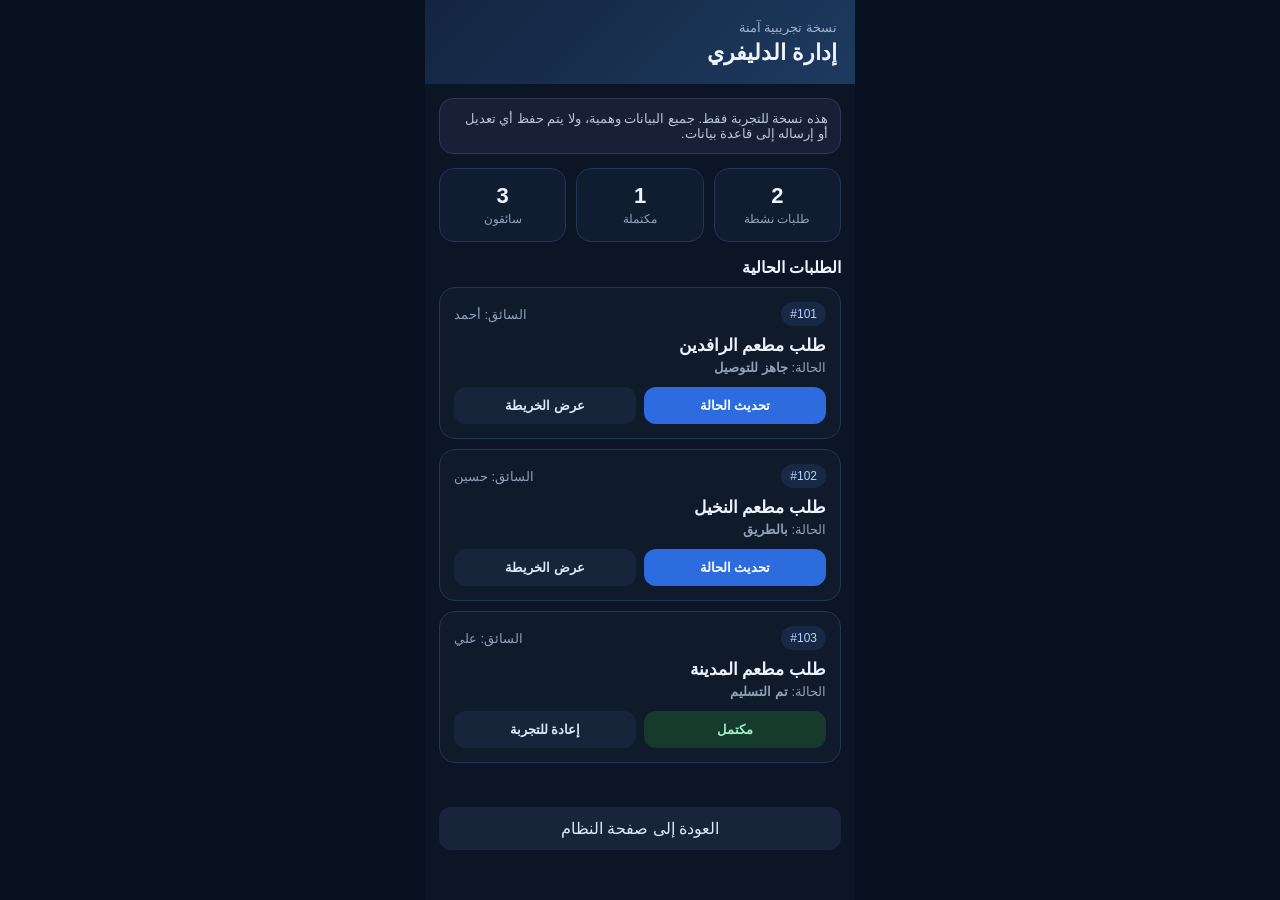
==== delivery-demo.html @ 986c323f "Add safe interactive delivery demo" ====
<!DOCTYPE html><html lang="ar" dir="rtl"><head><meta charset="UTF-8"><meta name="viewport" content="width=device-width,initial-scale=1"><title>تجربة نظام الدليفري</title><style>*{box-sizing:border-box}body{margin:0;font-family:-apple-system,BlinkMacSystemFont,"Segoe UI",Tahoma,Arial;background:#07111f;color:#eef4ff}.app{max-width:430px;margin:auto;min-height:100vh;background:#0b1526}.top{padding:18px;background:linear-gradient(135deg,#132541,#1e3a5f);position:sticky;top:0}.top small{color:#9fb2cc}.top h1{margin:4px 0 0;font-size:22px}.notice{margin:14px;padding:12px;border-radius:14px;background:#172036;border:1px solid #2b3a59;color:#b9c7da;font-size:13px}.stats{display:grid;grid-template-columns:repeat(3,1fr);gap:10px;padding:0 14px}.stat{background:#101d31;border:1px solid #223555;border-radius:15px;padding:14px;text-align:center}.stat b{font-size:22px;display:block}.stat span{font-size:12px;color:#91a1b8}.section{padding:16px 14px}.section h2{font-size:16px;margin:0 0 10px}.order{background:#0f1a2b;border:1px solid #223555;border-radius:16px;padding:14px;margin-bottom:10px}.row{display:flex;justify-content:space-between;gap:10px;align-items:center}.tag{font-size:12px;padding:5px 9px;border-radius:999px;background:#182945;color:#b7d2ff}.muted{color:#91a1b8;font-size:13px}.order h3{margin:9px 0 4px;font-size:17px}.actions{display:grid;grid-template-columns:1fr 1fr;gap:8px;margin-top:12px}.btn{border:0;border-radius:12px;padding:11px;font-weight:800;cursor:pointer}.primary{background:#2d6cdf;color:#fff}.secondary{background:#17243a;color:#dbe8ff}.done{background:#163a2c;color:#9ef0c6}.footer{padding:18px 14px 35px}.back{display:block;text-align:center;background:#17243a;padding:12px;border-radius:12px;color:#dbe8ff;text-decoration:none}.toast{position:fixed;bottom:20px;left:50%;transform:translateX(-50%);background:#111827;color:white;padding:10px 14px;border-radius:10px;display:none;z-index:9}.empty{padding:24px;text-align:center;color:#8fa1ba;border:1px dashed #2a3c5d;border-radius:15px}</style></head><body><div class="app"><div class="top"><small>نسخة تجريبية آمنة</small><h1>إدارة الدليفري</h1></div><div class="notice">هذه نسخة للتجربة فقط. جميع البيانات وهمية، ولا يتم حفظ أي تعديل أو إرساله إلى قاعدة بيانات.</div><div class="stats"><div class="stat"><b id="activeCount">2</b><span>طلبات نشطة</span></div><div class="stat"><b id="doneCount">1</b><span>مكتملة</span></div><div class="stat"><b>3</b><span>سائقون</span></div></div><div class="section"><h2>الطلبات الحالية</h2><div id="orders"></div></div><div class="footer"><a class="back" href="delivery.html">العودة إلى صفحة النظام</a></div></div><div class="toast" id="toast"></div><script>let orders=[{id:101,name:'طلب مطعم الرافدين',driver:'أحمد',status:'جاهز للتوصيل'},{id:102,name:'طلب مطعم النخيل',driver:'حسين',status:'بالطريق'},{id:103,name:'طلب مطعم المدينة',driver:'علي',status:'تم التسليم'}];function render(){const box=document.getElementById('orders');box.innerHTML=orders.map(o=>`<div class="order"><div class="row"><span class="tag">#${o.id}</span><span class="muted">السائق: ${o.driver}</span></div><h3>${o.name}</h3><div class="muted">الحالة: <b>${o.status}</b></div><div class="actions">${o.status==='تم التسليم'?`<button class="btn done" disabled>مكتمل</button><button class="btn secondary" onclick="resetOrder(${o.id})">إعادة للتجربة</button>`:`<button class="btn primary" onclick="advance(${o.id})">تحديث الحالة</button><button class="btn secondary" onclick="showMap(${o.id})">عرض الخريطة</button>`}</div></div>`).join('');document.getElementById('activeCount').textContent=orders.filter(o=>o.status!=='تم التسليم').length;document.getElementById('doneCount').textContent=orders.filter(o=>o.status==='تم التسليم').length}function advance(id){const o=orders.find(x=>x.id===id);if(o.status==='جاهز للتوصيل')o.status='بالطريق';else if(o.status==='بالطريق')o.status='تم التسليم';toast('تم تحديث الحالة تجريبياً — بدون حفظ');render()}function resetOrder(id){const o=orders.find(x=>x.id===id);o.status='جاهز للتوصيل';toast('تمت إعادة الطلب للتجربة');render()}function showMap(){toast('معاينة الخريطة تجريبية فقط');}function toast(t){const e=document.getElementById('toast');e.textContent=t;e.style.display='block';setTimeout(()=>e.style.display='none',1800)}render();</script></body></html>
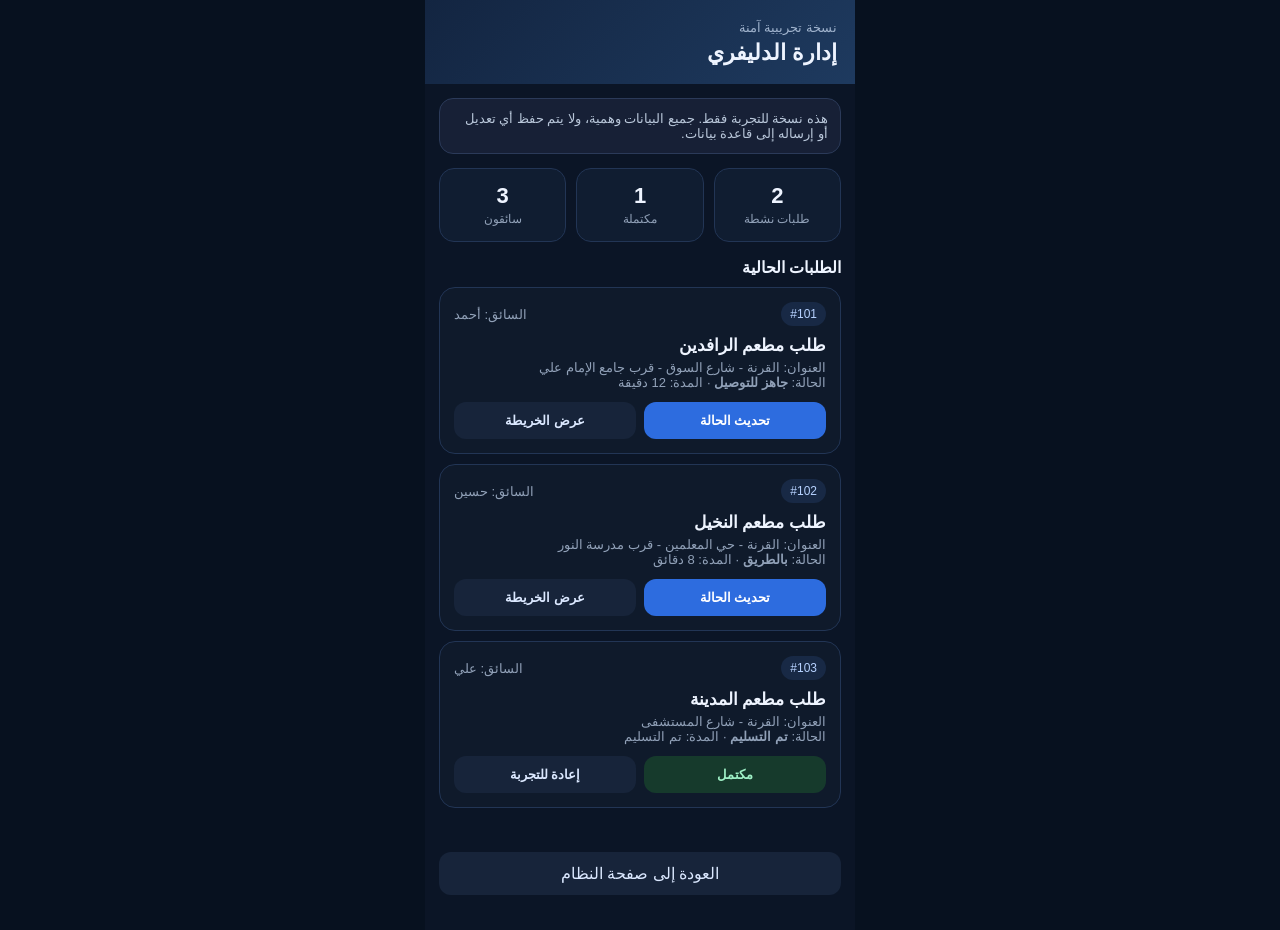
==== commit 3490ad5e: "Add demo map and driver tracking details" ====
--- a/delivery-demo.html
+++ b/delivery-demo.html
@@ -1 +1 @@
-<!DOCTYPE html><html lang="ar" dir="rtl"><head><meta charset="UTF-8"><meta name="viewport" content="width=device-width,initial-scale=1"><title>تجربة نظام الدليفري</title><style>*{box-sizing:border-box}body{margin:0;font-family:-apple-system,BlinkMacSystemFont,"Segoe UI",Tahoma,Arial;background:#07111f;color:#eef4ff}.app{max-width:430px;margin:auto;min-height:100vh;background:#0b1526}.top{padding:18px;background:linear-gradient(135deg,#132541,#1e3a5f);position:sticky;top:0}.top small{color:#9fb2cc}.top h1{margin:4px 0 0;font-size:22px}.notice{margin:14px;padding:12px;border-radius:14px;background:#172036;border:1px solid #2b3a59;color:#b9c7da;font-size:13px}.stats{display:grid;grid-template-columns:repeat(3,1fr);gap:10px;padding:0 14px}.stat{background:#101d31;border:1px solid #223555;border-radius:15px;padding:14px;text-align:center}.stat b{font-size:22px;display:block}.stat span{font-size:12px;color:#91a1b8}.section{padding:16px 14px}.section h2{font-size:16px;margin:0 0 10px}.order{background:#0f1a2b;border:1px solid #223555;border-radius:16px;padding:14px;margin-bottom:10px}.row{display:flex;justify-content:space-between;gap:10px;align-items:center}.tag{font-size:12px;padding:5px 9px;border-radius:999px;background:#182945;color:#b7d2ff}.muted{color:#91a1b8;font-size:13px}.order h3{margin:9px 0 4px;font-size:17px}.actions{display:grid;grid-template-columns:1fr 1fr;gap:8px;margin-top:12px}.btn{border:0;border-radius:12px;padding:11px;font-weight:800;cursor:pointer}.primary{background:#2d6cdf;color:#fff}.secondary{background:#17243a;color:#dbe8ff}.done{background:#163a2c;color:#9ef0c6}.footer{padding:18px 14px 35px}.back{display:block;text-align:center;background:#17243a;padding:12px;border-radius:12px;color:#dbe8ff;text-decoration:none}.toast{position:fixed;bottom:20px;left:50%;transform:translateX(-50%);background:#111827;color:white;padding:10px 14px;border-radius:10px;display:none;z-index:9}.empty{padding:24px;text-align:center;color:#8fa1ba;border:1px dashed #2a3c5d;border-radius:15px}</style></head><body><div class="app"><div class="top"><small>نسخة تجريبية آمنة</small><h1>إدارة الدليفري</h1></div><div class="notice">هذه نسخة للتجربة فقط. جميع البيانات وهمية، ولا يتم حفظ أي تعديل أو إرساله إلى قاعدة بيانات.</div><div class="stats"><div class="stat"><b id="activeCount">2</b><span>طلبات نشطة</span></div><div class="stat"><b id="doneCount">1</b><span>مكتملة</span></div><div class="stat"><b>3</b><span>سائقون</span></div></div><div class="section"><h2>الطلبات الحالية</h2><div id="orders"></div></div><div class="footer"><a class="back" href="delivery.html">العودة إلى صفحة النظام</a></div></div><div class="toast" id="toast"></div><script>let orders=[{id:101,name:'طلب مطعم الرافدين',driver:'أحمد',status:'جاهز للتوصيل'},{id:102,name:'طلب مطعم النخيل',driver:'حسين',status:'بالطريق'},{id:103,name:'طلب مطعم المدينة',driver:'علي',status:'تم التسليم'}];function render(){const box=document.getElementById('orders');box.innerHTML=orders.map(o=>`<div class="order"><div class="row"><span class="tag">#${o.id}</span><span class="muted">السائق: ${o.driver}</span></div><h3>${o.name}</h3><div class="muted">الحالة: <b>${o.status}</b></div><div class="actions">${o.status==='تم التسليم'?`<button class="btn done" disabled>مكتمل</button><button class="btn secondary" onclick="resetOrder(${o.id})">إعادة للتجربة</button>`:`<button class="btn primary" onclick="advance(${o.id})">تحديث الحالة</button><button class="btn secondary" onclick="showMap(${o.id})">عرض الخريطة</button>`}</div></div>`).join('');document.getElementById('activeCount').textContent=orders.filter(o=>o.status!=='تم التسليم').length;document.getElementById('doneCount').textContent=orders.filter(o=>o.status==='تم التسليم').length}function advance(id){const o=orders.find(x=>x.id===id);if(o.status==='جاهز للتوصيل')o.status='بالطريق';else if(o.status==='بالطريق')o.status='تم التسليم';toast('تم تحديث الحالة تجريبياً — بدون حفظ');render()}function resetOrder(id){const o=orders.find(x=>x.id===id);o.status='جاهز للتوصيل';toast('تمت إعادة الطلب للتجربة');render()}function showMap(){toast('معاينة الخريطة تجريبية فقط');}function toast(t){const e=document.getElementById('toast');e.textContent=t;e.style.display='block';setTimeout(()=>e.style.display='none',1800)}render();</script></body></html>+<!DOCTYPE html><html lang="ar" dir="rtl"><head><meta charset="UTF-8"><meta name="viewport" content="width=device-width,initial-scale=1"><title>تجربة نظام الدليفري</title><style>*{box-sizing:border-box}body{margin:0;font-family:-apple-system,BlinkMacSystemFont,"Segoe UI",Tahoma,Arial;background:#07111f;color:#eef4ff}.app{max-width:430px;margin:auto;min-height:100vh;background:#0b1526}.top{padding:18px;background:linear-gradient(135deg,#132541,#1e3a5f);position:sticky;top:0;z-index:4}.top small{color:#9fb2cc}.top h1{margin:4px 0 0;font-size:22px}.notice{margin:14px;padding:12px;border-radius:14px;background:#172036;border:1px solid #2b3a59;color:#b9c7da;font-size:13px}.stats{display:grid;grid-template-columns:repeat(3,1fr);gap:10px;padding:0 14px}.stat{background:#101d31;border:1px solid #223555;border-radius:15px;padding:14px;text-align:center}.stat b{font-size:22px;display:block}.stat span{font-size:12px;color:#91a1b8}.section{padding:16px 14px}.section h2{font-size:16px;margin:0 0 10px}.order{background:#0f1a2b;border:1px solid #223555;border-radius:16px;padding:14px;margin-bottom:10px}.row{display:flex;justify-content:space-between;gap:10px;align-items:center}.tag{font-size:12px;padding:5px 9px;border-radius:999px;background:#182945;color:#b7d2ff}.muted{color:#91a1b8;font-size:13px}.order h3{margin:9px 0 4px;font-size:17px}.actions{display:grid;grid-template-columns:1fr 1fr;gap:8px;margin-top:12px}.btn{border:0;border-radius:12px;padding:11px;font-weight:800;cursor:pointer}.primary{background:#2d6cdf;color:#fff}.secondary{background:#17243a;color:#dbe8ff}.done{background:#163a2c;color:#9ef0c6}.footer{padding:18px 14px 35px}.back{display:block;text-align:center;background:#17243a;padding:12px;border-radius:12px;color:#dbe8ff;text-decoration:none}.toast{position:fixed;bottom:20px;left:50%;transform:translateX(-50%);background:#111827;color:white;padding:10px 14px;border-radius:10px;display:none;z-index:20}.empty{padding:24px;text-align:center;color:#8fa1ba;border:1px dashed #2a3c5d;border-radius:15px}.mapbox{display:none;margin:0 14px 16px;background:#0d1728;border:1px solid #263a59;border-radius:18px;overflow:hidden}.mapbox.open{display:block}.maphead{padding:14px;display:flex;align-items:center;justify-content:space-between;gap:10px}.maphead h3{margin:0;font-size:16px}.close{border:0;background:#17243a;color:#fff;border-radius:10px;width:34px;height:34px;font-size:18px}.map{position:relative;height:275px;overflow:hidden;background:linear-gradient(160deg,#dce9dc 0 25%,#e9e2cd 25% 48%,#d7e8ef 48% 65%,#e6e2d6 65%);border-top:1px solid #263a59;border-bottom:1px solid #263a59}.road{position:absolute;background:#f8f6ee;border:5px solid #cac5b9;box-shadow:0 0 0 1px #fff}.road.r1{width:520px;height:36px;left:-70px;top:105px;transform:rotate(-18deg)}.road.r2{width:42px;height:360px;left:205px;top:-45px;transform:rotate(15deg)}.road.r3{width:300px;height:28px;left:75px;top:205px;transform:rotate(8deg)}.route{position:absolute;left:92px;top:184px;width:185px;height:4px;background:#2d6cdf;transform:rotate(-29deg);transform-origin:left center;border-radius:6px;box-shadow:0 0 0 2px #fff7}.pin{position:absolute;width:38px;height:38px;border-radius:50% 50% 50% 0;transform:rotate(-45deg);display:grid;place-items:center;box-shadow:0 5px 15px #0003}.pin span{transform:rotate(45deg)}.restaurant{right:63px;top:53px;background:#ef4444}.customer{left:64px;bottom:42px;background:#16a34a}.driver{position:absolute;left:185px;top:123px;width:48px;height:48px;border-radius:50%;background:#1d4ed8;border:4px solid #fff;display:grid;place-items:center;font-size:22px;box-shadow:0 7px 18px #0005;animation:pulse 1.8s infinite}.driver:after{content:"";position:absolute;width:68px;height:68px;border-radius:50%;border:2px solid #2d6cdf88}@keyframes pulse{50%{transform:scale(1.05)}}.maplabel{position:absolute;background:#fff;color:#172033;font-size:10px;padding:4px 7px;border-radius:8px;box-shadow:0 4px 10px #0002;white-space:nowrap}.lab1{right:38px;top:92px}.lab2{left:35px;bottom:82px}.details{padding:14px;display:grid;gap:10px}.info{display:grid;grid-template-columns:1fr 1fr;gap:8px}.info div{background:#101d31;border:1px solid #223555;border-radius:12px;padding:10px}.info span{display:block;color:#8fa1ba;font-size:11px}.info b{font-size:13px}.address{background:#101d31;border:1px solid #223555;border-radius:12px;padding:11px}.address span{display:block;color:#8fa1ba;font-size:11px}.address b{font-size:13px}.progress{height:8px;background:#17243a;border-radius:20px;overflow:hidden}.progress i{display:block;height:100%;width:58%;background:#2d6cdf;border-radius:20px}</style></head><body><div class="app"><div class="top"><small>نسخة تجريبية آمنة</small><h1>إدارة الدليفري</h1></div><div class="notice">هذه نسخة للتجربة فقط. جميع البيانات وهمية، ولا يتم حفظ أي تعديل أو إرساله إلى قاعدة بيانات.</div><div class="stats"><div class="stat"><b id="activeCount">2</b><span>طلبات نشطة</span></div><div class="stat"><b id="doneCount">1</b><span>مكتملة</span></div><div class="stat"><b>3</b><span>سائقون</span></div></div><div class="mapbox" id="mapbox"><div class="maphead"><div><h3>تتبع السائق</h3><div class="muted" id="mapOrderTitle">طلب تجريبي</div></div><button class="close" onclick="closeMap()">×</button></div><div class="map"><div class="road r1"></div><div class="road r2"></div><div class="road r3"></div><div class="route"></div><div class="pin restaurant"><span>🏪</span></div><div class="maplabel lab1">المطعم</div><div class="pin customer"><span>📍</span></div><div class="maplabel lab2">عنوان الزبون</div><div class="driver">🛵</div></div><div class="details"><div class="info"><div><span>السائق</span><b id="mapDriver">أحمد</b></div><div><span>المدة المتوقعة</span><b id="mapEta">12 دقيقة</b></div><div><span>المسافة</span><b id="mapDistance">3.4 كم</b></div><div><span>الحالة</span><b id="mapStatus">بالطريق</b></div></div><div class="address"><span>عنوان التوصيل</span><b id="mapAddress">القرنة - شارع السوق - قرب جامع الإمام علي</b></div><div class="progress"><i></i></div><div class="muted">الخريطة والبيانات تجريبية فقط ولا يتم تتبع أي شخص حقيقي.</div></div></div><div class="section"><h2>الطلبات الحالية</h2><div id="orders"></div></div><div class="footer"><a class="back" href="delivery.html">العودة إلى صفحة النظام</a></div></div><div class="toast" id="toast"></div><script>let orders=[{id:101,name:'طلب مطعم الرافدين',driver:'أحمد',status:'جاهز للتوصيل',address:'القرنة - شارع السوق - قرب جامع الإمام علي',eta:'12 دقيقة',distance:'3.4 كم'},{id:102,name:'طلب مطعم النخيل',driver:'حسين',status:'بالطريق',address:'القرنة - حي المعلمين - قرب مدرسة النور',eta:'8 دقائق',distance:'2.1 كم'},{id:103,name:'طلب مطعم المدينة',driver:'علي',status:'تم التسليم',address:'القرنة - شارع المستشفى',eta:'تم التسليم',distance:'4.0 كم'}];function render(){const box=document.getElementById('orders');box.innerHTML=orders.map(o=>`<div class="order"><div class="row"><span class="tag">#${o.id}</span><span class="muted">السائق: ${o.driver}</span></div><h3>${o.name}</h3><div class="muted">العنوان: ${o.address}</div><div class="muted">الحالة: <b>${o.status}</b> · المدة: ${o.eta}</div><div class="actions">${o.status==='تم التسليم'?`<button class="btn done" disabled>مكتمل</button><button class="btn secondary" onclick="resetOrder(${o.id})">إعادة للتجربة</button>`:`<button class="btn primary" onclick="advance(${o.id})">تحديث الحالة</button><button class="btn secondary" onclick="showMap(${o.id})">عرض الخريطة</button>`}</div></div>`).join('');document.getElementById('activeCount').textContent=orders.filter(o=>o.status!=='تم التسليم').length;document.getElementById('doneCount').textContent=orders.filter(o=>o.status==='تم التسليم').length}function advance(id){const o=orders.find(x=>x.id===id);if(o.status==='جاهز للتوصيل'){o.status='بالطريق';o.eta='12 دقيقة'}else if(o.status==='بالطريق'){o.status='تم التسليم';o.eta='تم التسليم'}toast('تم تحديث الحالة تجريبياً — بدون حفظ');render();if(document.getElementById('mapbox').classList.contains('open'))showMap(id)}function resetOrder(id){const o=orders.find(x=>x.id===id);o.status='جاهز للتوصيل';o.eta='12 دقيقة';toast('تمت إعادة الطلب للتجربة');render()}function showMap(id){const o=orders.find(x=>x.id===id);document.getElementById('mapOrderTitle').textContent=`${o.name} #${o.id}`;document.getElementById('mapDriver').textContent=o.driver;document.getElementById('mapEta').textContent=o.eta;document.getElementById('mapDistance').textContent=o.distance;document.getElementById('mapStatus').textContent=o.status;document.getElementById('mapAddress').textContent=o.address;document.getElementById('mapbox').classList.add('open');document.getElementById('mapbox').scrollIntoView({behavior:'smooth',block:'start'})}function closeMap(){document.getElementById('mapbox').classList.remove('open')}function toast(t){const e=document.getElementById('toast');e.textContent=t;e.style.display='block';setTimeout(()=>e.style.display='none',1800)}render();</script></body></html>
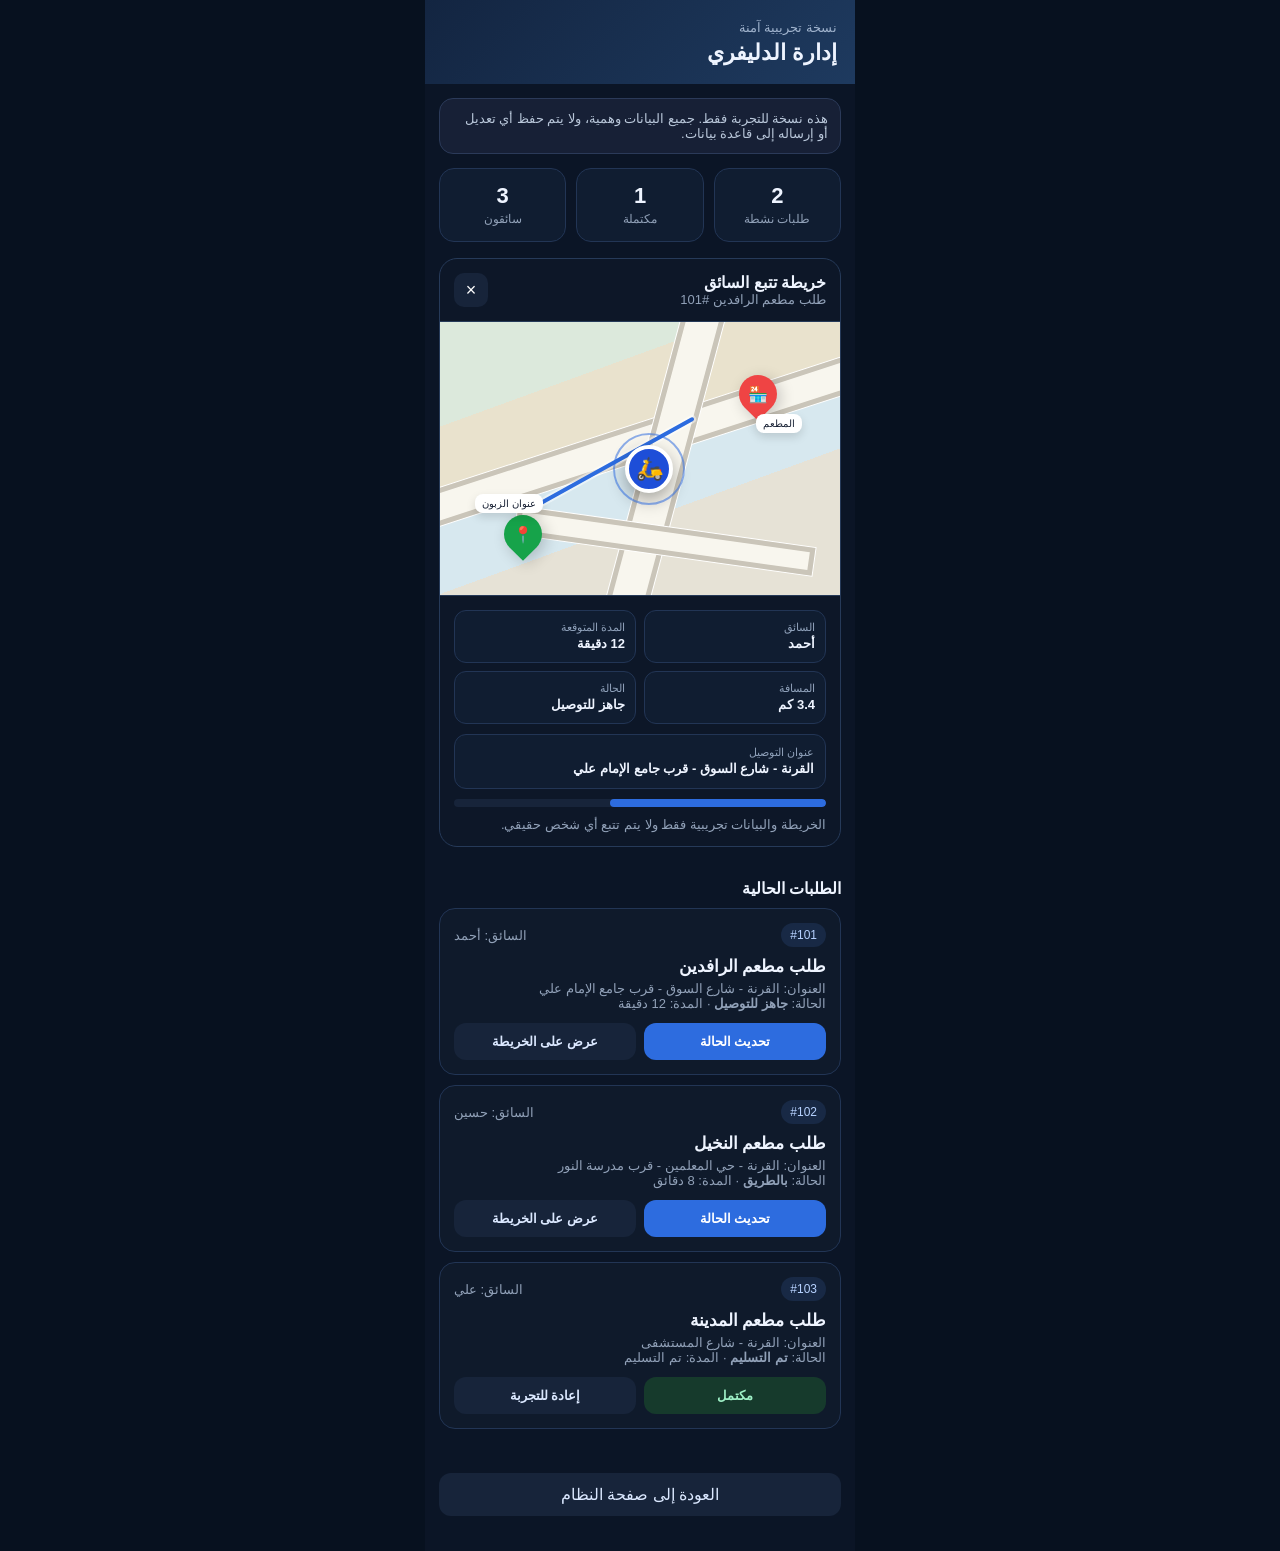
==== commit e7aabdc1: "Show delivery map by default in demo" ====
--- a/delivery-demo.html
+++ b/delivery-demo.html
@@ -1 +1 @@
-<!DOCTYPE html><html lang="ar" dir="rtl"><head><meta charset="UTF-8"><meta name="viewport" content="width=device-width,initial-scale=1"><title>تجربة نظام الدليفري</title><style>*{box-sizing:border-box}body{margin:0;font-family:-apple-system,BlinkMacSystemFont,"Segoe UI",Tahoma,Arial;background:#07111f;color:#eef4ff}.app{max-width:430px;margin:auto;min-height:100vh;background:#0b1526}.top{padding:18px;background:linear-gradient(135deg,#132541,#1e3a5f);position:sticky;top:0;z-index:4}.top small{color:#9fb2cc}.top h1{margin:4px 0 0;font-size:22px}.notice{margin:14px;padding:12px;border-radius:14px;background:#172036;border:1px solid #2b3a59;color:#b9c7da;font-size:13px}.stats{display:grid;grid-template-columns:repeat(3,1fr);gap:10px;padding:0 14px}.stat{background:#101d31;border:1px solid #223555;border-radius:15px;padding:14px;text-align:center}.stat b{font-size:22px;display:block}.stat span{font-size:12px;color:#91a1b8}.section{padding:16px 14px}.section h2{font-size:16px;margin:0 0 10px}.order{background:#0f1a2b;border:1px solid #223555;border-radius:16px;padding:14px;margin-bottom:10px}.row{display:flex;justify-content:space-between;gap:10px;align-items:center}.tag{font-size:12px;padding:5px 9px;border-radius:999px;background:#182945;color:#b7d2ff}.muted{color:#91a1b8;font-size:13px}.order h3{margin:9px 0 4px;font-size:17px}.actions{display:grid;grid-template-columns:1fr 1fr;gap:8px;margin-top:12px}.btn{border:0;border-radius:12px;padding:11px;font-weight:800;cursor:pointer}.primary{background:#2d6cdf;color:#fff}.secondary{background:#17243a;color:#dbe8ff}.done{background:#163a2c;color:#9ef0c6}.footer{padding:18px 14px 35px}.back{display:block;text-align:center;background:#17243a;padding:12px;border-radius:12px;color:#dbe8ff;text-decoration:none}.toast{position:fixed;bottom:20px;left:50%;transform:translateX(-50%);background:#111827;color:white;padding:10px 14px;border-radius:10px;display:none;z-index:20}.empty{padding:24px;text-align:center;color:#8fa1ba;border:1px dashed #2a3c5d;border-radius:15px}.mapbox{display:none;margin:0 14px 16px;background:#0d1728;border:1px solid #263a59;border-radius:18px;overflow:hidden}.mapbox.open{display:block}.maphead{padding:14px;display:flex;align-items:center;justify-content:space-between;gap:10px}.maphead h3{margin:0;font-size:16px}.close{border:0;background:#17243a;color:#fff;border-radius:10px;width:34px;height:34px;font-size:18px}.map{position:relative;height:275px;overflow:hidden;background:linear-gradient(160deg,#dce9dc 0 25%,#e9e2cd 25% 48%,#d7e8ef 48% 65%,#e6e2d6 65%);border-top:1px solid #263a59;border-bottom:1px solid #263a59}.road{position:absolute;background:#f8f6ee;border:5px solid #cac5b9;box-shadow:0 0 0 1px #fff}.road.r1{width:520px;height:36px;left:-70px;top:105px;transform:rotate(-18deg)}.road.r2{width:42px;height:360px;left:205px;top:-45px;transform:rotate(15deg)}.road.r3{width:300px;height:28px;left:75px;top:205px;transform:rotate(8deg)}.route{position:absolute;left:92px;top:184px;width:185px;height:4px;background:#2d6cdf;transform:rotate(-29deg);transform-origin:left center;border-radius:6px;box-shadow:0 0 0 2px #fff7}.pin{position:absolute;width:38px;height:38px;border-radius:50% 50% 50% 0;transform:rotate(-45deg);display:grid;place-items:center;box-shadow:0 5px 15px #0003}.pin span{transform:rotate(45deg)}.restaurant{right:63px;top:53px;background:#ef4444}.customer{left:64px;bottom:42px;background:#16a34a}.driver{position:absolute;left:185px;top:123px;width:48px;height:48px;border-radius:50%;background:#1d4ed8;border:4px solid #fff;display:grid;place-items:center;font-size:22px;box-shadow:0 7px 18px #0005;animation:pulse 1.8s infinite}.driver:after{content:"";position:absolute;width:68px;height:68px;border-radius:50%;border:2px solid #2d6cdf88}@keyframes pulse{50%{transform:scale(1.05)}}.maplabel{position:absolute;background:#fff;color:#172033;font-size:10px;padding:4px 7px;border-radius:8px;box-shadow:0 4px 10px #0002;white-space:nowrap}.lab1{right:38px;top:92px}.lab2{left:35px;bottom:82px}.details{padding:14px;display:grid;gap:10px}.info{display:grid;grid-template-columns:1fr 1fr;gap:8px}.info div{background:#101d31;border:1px solid #223555;border-radius:12px;padding:10px}.info span{display:block;color:#8fa1ba;font-size:11px}.info b{font-size:13px}.address{background:#101d31;border:1px solid #223555;border-radius:12px;padding:11px}.address span{display:block;color:#8fa1ba;font-size:11px}.address b{font-size:13px}.progress{height:8px;background:#17243a;border-radius:20px;overflow:hidden}.progress i{display:block;height:100%;width:58%;background:#2d6cdf;border-radius:20px}</style></head><body><div class="app"><div class="top"><small>نسخة تجريبية آمنة</small><h1>إدارة الدليفري</h1></div><div class="notice">هذه نسخة للتجربة فقط. جميع البيانات وهمية، ولا يتم حفظ أي تعديل أو إرساله إلى قاعدة بيانات.</div><div class="stats"><div class="stat"><b id="activeCount">2</b><span>طلبات نشطة</span></div><div class="stat"><b id="doneCount">1</b><span>مكتملة</span></div><div class="stat"><b>3</b><span>سائقون</span></div></div><div class="mapbox" id="mapbox"><div class="maphead"><div><h3>تتبع السائق</h3><div class="muted" id="mapOrderTitle">طلب تجريبي</div></div><button class="close" onclick="closeMap()">×</button></div><div class="map"><div class="road r1"></div><div class="road r2"></div><div class="road r3"></div><div class="route"></div><div class="pin restaurant"><span>🏪</span></div><div class="maplabel lab1">المطعم</div><div class="pin customer"><span>📍</span></div><div class="maplabel lab2">عنوان الزبون</div><div class="driver">🛵</div></div><div class="details"><div class="info"><div><span>السائق</span><b id="mapDriver">أحمد</b></div><div><span>المدة المتوقعة</span><b id="mapEta">12 دقيقة</b></div><div><span>المسافة</span><b id="mapDistance">3.4 كم</b></div><div><span>الحالة</span><b id="mapStatus">بالطريق</b></div></div><div class="address"><span>عنوان التوصيل</span><b id="mapAddress">القرنة - شارع السوق - قرب جامع الإمام علي</b></div><div class="progress"><i></i></div><div class="muted">الخريطة والبيانات تجريبية فقط ولا يتم تتبع أي شخص حقيقي.</div></div></div><div class="section"><h2>الطلبات الحالية</h2><div id="orders"></div></div><div class="footer"><a class="back" href="delivery.html">العودة إلى صفحة النظام</a></div></div><div class="toast" id="toast"></div><script>let orders=[{id:101,name:'طلب مطعم الرافدين',driver:'أحمد',status:'جاهز للتوصيل',address:'القرنة - شارع السوق - قرب جامع الإمام علي',eta:'12 دقيقة',distance:'3.4 كم'},{id:102,name:'طلب مطعم النخيل',driver:'حسين',status:'بالطريق',address:'القرنة - حي المعلمين - قرب مدرسة النور',eta:'8 دقائق',distance:'2.1 كم'},{id:103,name:'طلب مطعم المدينة',driver:'علي',status:'تم التسليم',address:'القرنة - شارع المستشفى',eta:'تم التسليم',distance:'4.0 كم'}];function render(){const box=document.getElementById('orders');box.innerHTML=orders.map(o=>`<div class="order"><div class="row"><span class="tag">#${o.id}</span><span class="muted">السائق: ${o.driver}</span></div><h3>${o.name}</h3><div class="muted">العنوان: ${o.address}</div><div class="muted">الحالة: <b>${o.status}</b> · المدة: ${o.eta}</div><div class="actions">${o.status==='تم التسليم'?`<button class="btn done" disabled>مكتمل</button><button class="btn secondary" onclick="resetOrder(${o.id})">إعادة للتجربة</button>`:`<button class="btn primary" onclick="advance(${o.id})">تحديث الحالة</button><button class="btn secondary" onclick="showMap(${o.id})">عرض الخريطة</button>`}</div></div>`).join('');document.getElementById('activeCount').textContent=orders.filter(o=>o.status!=='تم التسليم').length;document.getElementById('doneCount').textContent=orders.filter(o=>o.status==='تم التسليم').length}function advance(id){const o=orders.find(x=>x.id===id);if(o.status==='جاهز للتوصيل'){o.status='بالطريق';o.eta='12 دقيقة'}else if(o.status==='بالطريق'){o.status='تم التسليم';o.eta='تم التسليم'}toast('تم تحديث الحالة تجريبياً — بدون حفظ');render();if(document.getElementById('mapbox').classList.contains('open'))showMap(id)}function resetOrder(id){const o=orders.find(x=>x.id===id);o.status='جاهز للتوصيل';o.eta='12 دقيقة';toast('تمت إعادة الطلب للتجربة');render()}function showMap(id){const o=orders.find(x=>x.id===id);document.getElementById('mapOrderTitle').textContent=`${o.name} #${o.id}`;document.getElementById('mapDriver').textContent=o.driver;document.getElementById('mapEta').textContent=o.eta;document.getElementById('mapDistance').textContent=o.distance;document.getElementById('mapStatus').textContent=o.status;document.getElementById('mapAddress').textContent=o.address;document.getElementById('mapbox').classList.add('open');document.getElementById('mapbox').scrollIntoView({behavior:'smooth',block:'start'})}function closeMap(){document.getElementById('mapbox').classList.remove('open')}function toast(t){const e=document.getElementById('toast');e.textContent=t;e.style.display='block';setTimeout(()=>e.style.display='none',1800)}render();</script></body></html>+<!DOCTYPE html><html lang="ar" dir="rtl"><head><meta charset="UTF-8"><meta name="viewport" content="width=device-width,initial-scale=1"><title>تجربة نظام الدليفري</title><style>*{box-sizing:border-box}body{margin:0;font-family:-apple-system,BlinkMacSystemFont,"Segoe UI",Tahoma,Arial;background:#07111f;color:#eef4ff}.app{max-width:430px;margin:auto;min-height:100vh;background:#0b1526}.top{padding:18px;background:linear-gradient(135deg,#132541,#1e3a5f);position:sticky;top:0;z-index:4}.top small{color:#9fb2cc}.top h1{margin:4px 0 0;font-size:22px}.notice{margin:14px;padding:12px;border-radius:14px;background:#172036;border:1px solid #2b3a59;color:#b9c7da;font-size:13px}.stats{display:grid;grid-template-columns:repeat(3,1fr);gap:10px;padding:0 14px}.stat{background:#101d31;border:1px solid #223555;border-radius:15px;padding:14px;text-align:center}.stat b{font-size:22px;display:block}.stat span{font-size:12px;color:#91a1b8}.section{padding:16px 14px}.section h2{font-size:16px;margin:0 0 10px}.order{background:#0f1a2b;border:1px solid #223555;border-radius:16px;padding:14px;margin-bottom:10px}.row{display:flex;justify-content:space-between;gap:10px;align-items:center}.tag{font-size:12px;padding:5px 9px;border-radius:999px;background:#182945;color:#b7d2ff}.muted{color:#91a1b8;font-size:13px}.order h3{margin:9px 0 4px;font-size:17px}.actions{display:grid;grid-template-columns:1fr 1fr;gap:8px;margin-top:12px}.btn{border:0;border-radius:12px;padding:11px;font-weight:800;cursor:pointer}.primary{background:#2d6cdf;color:#fff}.secondary{background:#17243a;color:#dbe8ff}.done{background:#163a2c;color:#9ef0c6}.footer{padding:18px 14px 35px}.back{display:block;text-align:center;background:#17243a;padding:12px;border-radius:12px;color:#dbe8ff;text-decoration:none}.toast{position:fixed;bottom:20px;left:50%;transform:translateX(-50%);background:#111827;color:white;padding:10px 14px;border-radius:10px;display:none;z-index:20}.empty{padding:24px;text-align:center;color:#8fa1ba;border:1px dashed #2a3c5d;border-radius:15px}.mapbox{display:none;margin:16px 14px;background:#0d1728;border:1px solid #263a59;border-radius:18px;overflow:hidden}.mapbox.open{display:block}.maphead{padding:14px;display:flex;align-items:center;justify-content:space-between;gap:10px}.maphead h3{margin:0;font-size:16px}.close{border:0;background:#17243a;color:#fff;border-radius:10px;width:34px;height:34px;font-size:18px}.map{position:relative;height:275px;overflow:hidden;background:linear-gradient(160deg,#dce9dc 0 25%,#e9e2cd 25% 48%,#d7e8ef 48% 65%,#e6e2d6 65%);border-top:1px solid #263a59;border-bottom:1px solid #263a59}.road{position:absolute;background:#f8f6ee;border:5px solid #cac5b9;box-shadow:0 0 0 1px #fff}.road.r1{width:520px;height:36px;left:-70px;top:105px;transform:rotate(-18deg)}.road.r2{width:42px;height:360px;left:205px;top:-45px;transform:rotate(15deg)}.road.r3{width:300px;height:28px;left:75px;top:205px;transform:rotate(8deg)}.route{position:absolute;left:92px;top:184px;width:185px;height:4px;background:#2d6cdf;transform:rotate(-29deg);transform-origin:left center;border-radius:6px;box-shadow:0 0 0 2px #fff7}.pin{position:absolute;width:38px;height:38px;border-radius:50% 50% 50% 0;transform:rotate(-45deg);display:grid;place-items:center;box-shadow:0 5px 15px #0003}.pin span{transform:rotate(45deg)}.restaurant{right:63px;top:53px;background:#ef4444}.customer{left:64px;bottom:42px;background:#16a34a}.driver{position:absolute;left:185px;top:123px;width:48px;height:48px;border-radius:50%;background:#1d4ed8;border:4px solid #fff;display:grid;place-items:center;font-size:22px;box-shadow:0 7px 18px #0005;animation:pulse 1.8s infinite}.driver:after{content:"";position:absolute;width:68px;height:68px;border-radius:50%;border:2px solid #2d6cdf88}@keyframes pulse{50%{transform:scale(1.05)}}.maplabel{position:absolute;background:#fff;color:#172033;font-size:10px;padding:4px 7px;border-radius:8px;box-shadow:0 4px 10px #0002;white-space:nowrap}.lab1{right:38px;top:92px}.lab2{left:35px;bottom:82px}.details{padding:14px;display:grid;gap:10px}.info{display:grid;grid-template-columns:1fr 1fr;gap:8px}.info div{background:#101d31;border:1px solid #223555;border-radius:12px;padding:10px}.info span{display:block;color:#8fa1ba;font-size:11px}.info b{font-size:13px}.address{background:#101d31;border:1px solid #223555;border-radius:12px;padding:11px}.address span{display:block;color:#8fa1ba;font-size:11px}.address b{font-size:13px}.progress{height:8px;background:#17243a;border-radius:20px;overflow:hidden}.progress i{display:block;height:100%;width:58%;background:#2d6cdf;border-radius:20px}</style></head><body><div class="app"><div class="top"><small>نسخة تجريبية آمنة</small><h1>إدارة الدليفري</h1></div><div class="notice">هذه نسخة للتجربة فقط. جميع البيانات وهمية، ولا يتم حفظ أي تعديل أو إرساله إلى قاعدة بيانات.</div><div class="stats"><div class="stat"><b id="activeCount">2</b><span>طلبات نشطة</span></div><div class="stat"><b id="doneCount">1</b><span>مكتملة</span></div><div class="stat"><b>3</b><span>سائقون</span></div></div><div class="mapbox open" id="mapbox"><div class="maphead"><div><h3>خريطة تتبع السائق</h3><div class="muted" id="mapOrderTitle">طلب مطعم الرافدين #101</div></div><button class="close" onclick="closeMap()">×</button></div><div class="map"><div class="road r1"></div><div class="road r2"></div><div class="road r3"></div><div class="route"></div><div class="pin restaurant"><span>🏪</span></div><div class="maplabel lab1">المطعم</div><div class="pin customer"><span>📍</span></div><div class="maplabel lab2">عنوان الزبون</div><div class="driver">🛵</div></div><div class="details"><div class="info"><div><span>السائق</span><b id="mapDriver">أحمد</b></div><div><span>المدة المتوقعة</span><b id="mapEta">12 دقيقة</b></div><div><span>المسافة</span><b id="mapDistance">3.4 كم</b></div><div><span>الحالة</span><b id="mapStatus">جاهز للتوصيل</b></div></div><div class="address"><span>عنوان التوصيل</span><b id="mapAddress">القرنة - شارع السوق - قرب جامع الإمام علي</b></div><div class="progress"><i></i></div><div class="muted">الخريطة والبيانات تجريبية فقط ولا يتم تتبع أي شخص حقيقي.</div></div></div><div class="section"><h2>الطلبات الحالية</h2><div id="orders"></div></div><div class="footer"><a class="back" href="delivery.html">العودة إلى صفحة النظام</a></div></div><div class="toast" id="toast"></div><script>let orders=[{id:101,name:'طلب مطعم الرافدين',driver:'أحمد',status:'جاهز للتوصيل',address:'القرنة - شارع السوق - قرب جامع الإمام علي',eta:'12 دقيقة',distance:'3.4 كم'},{id:102,name:'طلب مطعم النخيل',driver:'حسين',status:'بالطريق',address:'القرنة - حي المعلمين - قرب مدرسة النور',eta:'8 دقائق',distance:'2.1 كم'},{id:103,name:'طلب مطعم المدينة',driver:'علي',status:'تم التسليم',address:'القرنة - شارع المستشفى',eta:'تم التسليم',distance:'4.0 كم'}];function render(){const box=document.getElementById('orders');box.innerHTML=orders.map(o=>`<div class="order"><div class="row"><span class="tag">#${o.id}</span><span class="muted">السائق: ${o.driver}</span></div><h3>${o.name}</h3><div class="muted">العنوان: ${o.address}</div><div class="muted">الحالة: <b>${o.status}</b> · المدة: ${o.eta}</div><div class="actions">${o.status==='تم التسليم'?`<button class="btn done" disabled>مكتمل</button><button class="btn secondary" onclick="resetOrder(${o.id})">إعادة للتجربة</button>`:`<button class="btn primary" onclick="advance(${o.id})">تحديث الحالة</button><button class="btn secondary" onclick="showMap(${o.id})">عرض على الخريطة</button>`}</div></div>`).join('');document.getElementById('activeCount').textContent=orders.filter(o=>o.status!=='تم التسليم').length;document.getElementById('doneCount').textContent=orders.filter(o=>o.status==='تم التسليم').length}function advance(id){const o=orders.find(x=>x.id===id);if(o.status==='جاهز للتوصيل'){o.status='بالطريق';o.eta='12 دقيقة'}else if(o.status==='بالطريق'){o.status='تم التسليم';o.eta='تم التسليم'}toast('تم تحديث الحالة تجريبياً — بدون حفظ');render();showMap(id)}function resetOrder(id){const o=orders.find(x=>x.id===id);o.status='جاهز للتوصيل';o.eta='12 دقيقة';toast('تمت إعادة الطلب للتجربة');render()}function showMap(id){const o=orders.find(x=>x.id===id);document.getElementById('mapOrderTitle').textContent=`${o.name} #${o.id}`;document.getElementById('mapDriver').textContent=o.driver;document.getElementById('mapEta').textContent=o.eta;document.getElementById('mapDistance').textContent=o.distance;document.getElementById('mapStatus').textContent=o.status;document.getElementById('mapAddress').textContent=o.address;document.getElementById('mapbox').classList.add('open');document.getElementById('mapbox').scrollIntoView({behavior:'smooth',block:'center'})}function closeMap(){document.getElementById('mapbox').classList.remove('open')}function toast(t){const e=document.getElementById('toast');e.textContent=t;e.style.display='block';setTimeout(()=>e.style.display='none',1800)}render();</script></body></html>
